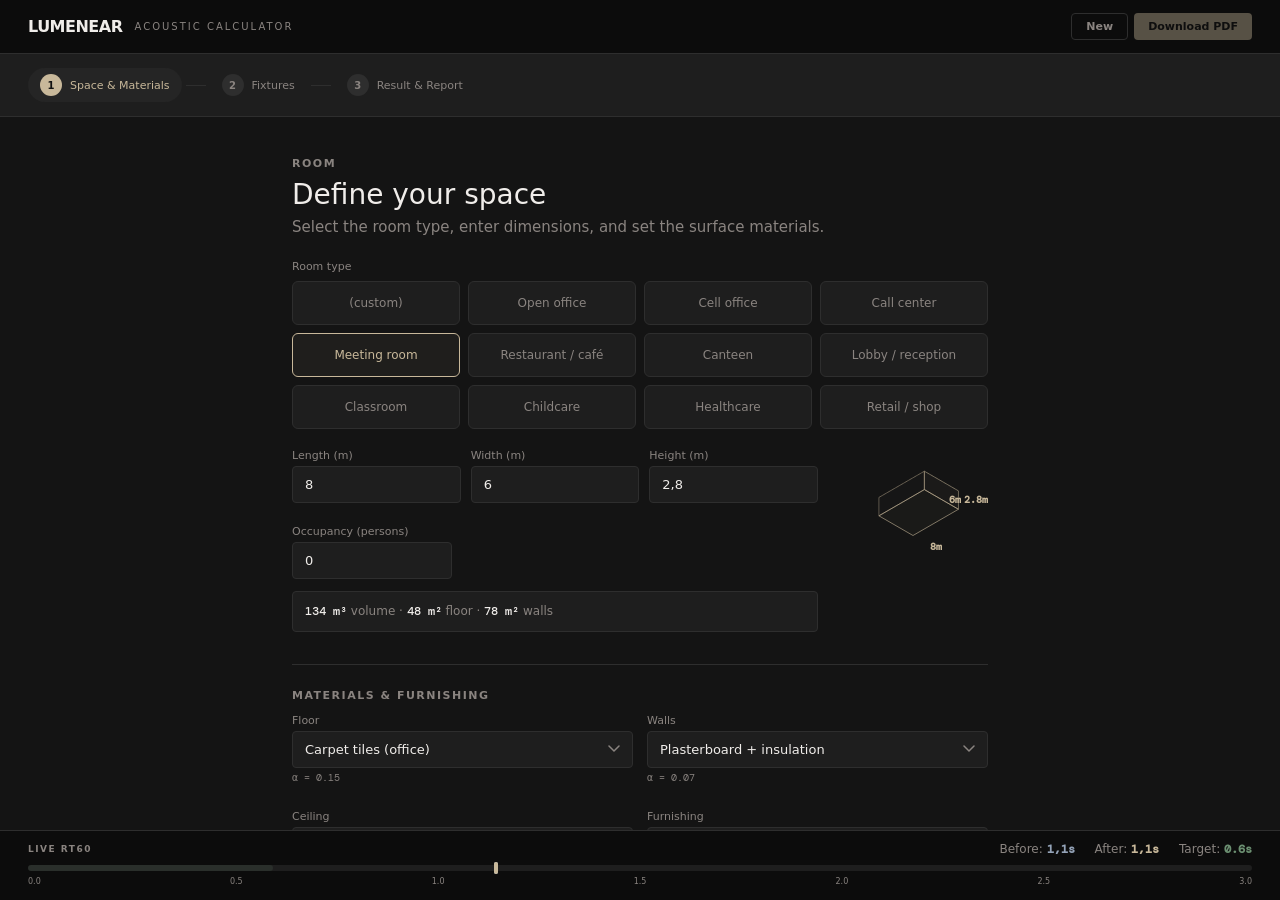
==== app/index.html @ 4d44a3f5 "v6.0: dark theme redesign — 3-step wizard, English UI, multi-file architecture Full UI rebuild: dark" ====
<!DOCTYPE html>
<html lang="en">
<head>
<meta charset="UTF-8">
<meta name="viewport" content="width=device-width, initial-scale=1.0">
<title>Lumenear — Acoustic Calculator</title>
<meta name="description" content="Calculate the RT60 reverberation time of a room and the acoustic effect of Lumenear fixtures. Includes a downloadable advisory report.">
<link rel="stylesheet" href="styles.css">
<script src="vendor/react.production.min.js"></script>
<script src="vendor/react-dom.production.min.js"></script>
<script src="vendor/babel.min.js"></script>
<script src="data.js"></script>
</head>
<body>
<div id="root"></div>
<script type="text/babel" src="ui-components.jsx"></script>
<script type="text/babel" src="calculator-app.jsx"></script>
</body>
</html>
---- app/styles.css ----
/* Lumenear Acoustic Calculator — Dark Theme */

@font-face {
  font-family: 'DM Serif Display';
  font-style: normal;
  font-weight: 400;
  font-display: swap;
  src: url('fonts/dm-serif-display-regular.woff2') format('woff2');
}
@font-face {
  font-family: 'DM Serif Display';
  font-style: italic;
  font-weight: 400;
  font-display: swap;
  src: url('fonts/dm-serif-display-italic.woff2') format('woff2');
}
@font-face {
  font-family: 'DM Mono';
  font-style: normal;
  font-weight: 400;
  font-display: swap;
  src: url('fonts/dm-mono-regular.woff2') format('woff2');
}
@font-face {
  font-family: 'DM Mono';
  font-style: normal;
  font-weight: 500;
  font-display: swap;
  src: url('fonts/dm-mono-medium.woff2') format('woff2');
}

:root {
  --bg: #141414;
  --surface: #1E1E1E;
  --raised: #252525;
  --border: #2E2E2E;
  --border-hover: #3a3a3a;
  --text: #F0EDEA;
  --text-sec: #8A8480;
  --accent: #C8B89A;
  --accent-dim: #7A6E60;
  --ok: #6B8F71;
  --warn: #C8891A;
  --alert: #B85C38;
  --radius: 6px;
  --radius-sm: 4px;
  --font-ui: 'Inter', system-ui, -apple-system, sans-serif;
  --font-display: 'DM Serif Display', Georgia, serif;
  --font-mono: 'DM Mono', 'SF Mono', monospace;
  --ease: cubic-bezier(.4, 0, .2, 1);
}

*, *::before, *::after { margin: 0; padding: 0; box-sizing: border-box; }
html { height: 100%; }
body {
  font-family: var(--font-ui);
  background: var(--bg);
  color: var(--text);
  -webkit-font-smoothing: antialiased;
  -moz-osx-font-smoothing: grayscale;
  height: 100%;
  overflow: hidden;
}
#root { height: 100%; }

/* ── Typography ── */
.t-display { font-family: var(--font-display); font-weight: 400; }
.t-mono { font-family: var(--font-mono); font-weight: 400; }
.t-section-label {
  font-size: 11px; font-weight: 600; text-transform: uppercase;
  letter-spacing: 1.5px; color: var(--text-sec); margin-bottom: 8px;
}
.t-step-title { font-size: 28px; font-weight: 300; color: var(--text); line-height: 1.2; }
.t-step-subtitle { font-size: 15px; color: var(--text-sec); margin-top: 6px; }

/* ── App Shell ── */
.app-shell { display: flex; flex-direction: column; height: 100%; overflow: hidden; }

/* Header */
.app-header {
  background: #0C0C0C; padding: 0 28px; height: 54px; display: flex;
  align-items: center; justify-content: space-between; flex-shrink: 0;
  border-bottom: 1px solid var(--border);
}
.logo-mark { font-size: 16px; font-weight: 700; letter-spacing: -.5px; color: var(--text); }
.logo-sub {
  font-size: 10px; font-weight: 500; color: var(--text-sec);
  text-transform: uppercase; letter-spacing: 2px; margin-left: 12px;
}
.header-actions { display: flex; gap: 6px; }

/* Buttons */
.btn {
  padding: 8px 20px; border-radius: var(--radius-sm); font-size: 12px;
  font-weight: 600; cursor: pointer; border: none; font-family: var(--font-ui);
  transition: all .15s var(--ease); display: inline-flex; align-items: center; gap: 6px;
}
.btn:focus-visible { outline: 2px solid var(--accent); outline-offset: 2px; }
.btn-primary { background: var(--accent); color: #111; }
.btn-primary:hover { background: #d4c4a6; }
.btn-primary:disabled { opacity: .4; cursor: default; pointer-events: none; }
.btn-ghost { background: transparent; color: var(--text-sec); border: 1px solid var(--border); }
.btn-ghost:hover { background: var(--raised); color: var(--text); border-color: var(--border-hover); }
.btn-sm { padding: 6px 14px; font-size: 11px; }
.btn-lg { padding: 12px 32px; font-size: 14px; }

/* Progress indicator */
.progress-bar {
  display: flex; align-items: center; gap: 4px; padding: 14px 28px;
  background: var(--surface); border-bottom: 1px solid var(--border); flex-shrink: 0;
}
.progress-step {
  display: flex; align-items: center; gap: 8px; padding: 6px 12px;
  border-radius: 20px; font-size: 11px; font-weight: 500;
  color: var(--text-sec); cursor: pointer; transition: all .15s var(--ease);
  white-space: nowrap;
}
.progress-step.active { background: var(--raised); color: var(--accent); }
.progress-step.done { color: var(--ok); }
.progress-step .step-num {
  width: 22px; height: 22px; border-radius: 11px; display: flex;
  align-items: center; justify-content: center; font-size: 10px;
  font-weight: 700; background: var(--border); color: var(--text-sec);
  flex-shrink: 0; transition: all .15s var(--ease);
}
.progress-step.active .step-num { background: var(--accent); color: #111; }
.progress-step.done .step-num { background: var(--ok); color: #fff; }
.progress-connector { flex: 0 0 20px; height: 1px; background: var(--border); }

/* Step container */
.step-container {
  flex: 1; overflow-y: auto; overflow-x: hidden;
  scrollbar-width: thin; scrollbar-color: var(--border) transparent;
}
.step-content {
  max-width: 760px; margin: 0 auto; padding: 40px 32px;
}

/* Split layout for Step 2 */
.split-layout {
  flex: 1; display: grid; grid-template-columns: 1fr 320px;
  overflow: hidden; min-height: 0;
}
.split-main { overflow-y: auto; padding: 24px 28px; }
.split-sidebar {
  background: var(--surface); border-left: 1px solid var(--border);
  overflow-y: auto; padding: 20px;
}

/* ── Inputs ── */
.field { margin-bottom: 12px; }
.field-label {
  display: block; font-size: 11px; font-weight: 500;
  color: var(--text-sec); margin-bottom: 4px;
}
.field-input, .field-select {
  width: 100%; padding: 10px 12px; background: var(--surface);
  border: 1px solid var(--border); border-radius: var(--radius-sm);
  color: var(--text); font-size: 13px; font-family: var(--font-ui);
  transition: border-color .15s var(--ease);
}
.field-select { appearance: none; background-image: url("data:image/svg+xml,%3Csvg xmlns='http://www.w3.org/2000/svg' width='12' height='8' viewBox='0 0 12 8'%3E%3Cpath d='M1 1l5 5 5-5' stroke='%238A8480' stroke-width='1.5' fill='none' stroke-linecap='round'/%3E%3C/svg%3E"); background-repeat: no-repeat; background-position: right 12px center; padding-right: 32px; cursor: pointer; }
.field-input:focus, .field-select:focus {
  outline: none; border-color: var(--accent);
  box-shadow: 0 0 0 2px rgba(200, 184, 154, .12);
}
.field-input::placeholder { color: var(--text-sec); opacity: .6; }
input[type="number"]::-webkit-outer-spin-button,
input[type="number"]::-webkit-inner-spin-button { -webkit-appearance: none; }
input[type="number"] { -moz-appearance: textfield; }

/* α hint below selects */
.alpha-hint { font-size: 10px; color: var(--text-sec); margin-top: 3px; font-family: var(--font-mono); }

/* Preset cards */
.preset-grid { display: grid; grid-template-columns: repeat(4, 1fr); gap: 8px; margin-bottom: 20px; }
.preset-card {
  background: var(--surface); border: 1px solid var(--border);
  border-radius: var(--radius); padding: 14px 10px; text-align: center;
  font-size: 12px; color: var(--text-sec); cursor: pointer;
  transition: all .15s var(--ease); font-weight: 500;
}
.preset-card:hover { border-color: var(--border-hover); background: var(--raised); color: var(--text); }
.preset-card.active { border-color: var(--accent); color: var(--accent); background: rgba(200,184,154,.06); }

/* Dimension grid */
.dim-grid { display: grid; grid-template-columns: 1fr 1fr 1fr; gap: 10px; }

/* Checkboxes */
.checkbox-row {
  display: flex; align-items: center; gap: 8px; padding: 6px 0;
  font-size: 12px; color: var(--text-sec); cursor: pointer;
}
.checkbox-row input { accent-color: var(--accent); cursor: pointer; }
.checkbox-row:hover { color: var(--text); }

/* ── Product cards ── */
.product-grid { display: grid; grid-template-columns: 1fr 1fr; gap: 10px; }
.product-card {
  background: var(--surface); border: 1px solid var(--border);
  border-radius: var(--radius); padding: 12px; display: flex; gap: 12px;
  transition: all .15s var(--ease); cursor: default;
}
.product-card:hover { border-color: var(--border-hover); background: var(--raised); }
.product-card.selected { border-color: var(--accent); background: rgba(200,184,154,.04); }
.product-card.selected:hover { background: rgba(200,184,154,.07); }
.product-thumb {
  width: 52px; height: 52px; background: var(--raised); border-radius: var(--radius-sm);
  flex-shrink: 0; overflow: hidden; display: flex; align-items: center; justify-content: center;
  font-size: 8px; color: var(--text-sec); text-transform: uppercase; letter-spacing: .5px;
}
.product-thumb img { width: 100%; height: 100%; object-fit: contain; display: block; }
.product-info { flex: 1; min-width: 0; display: flex; flex-direction: column; gap: 4px; }
.product-name {
  font-size: 12px; font-weight: 600; color: var(--text); line-height: 1.3;
  white-space: nowrap; overflow: hidden; text-overflow: ellipsis;
}
.product-specs { display: flex; gap: 10px; font-size: 10px; color: var(--text-sec); }
.product-aeq { color: var(--accent); font-weight: 600; font-family: var(--font-mono); }
.product-family {
  font-size: 8px; font-weight: 700; text-transform: uppercase; letter-spacing: .5px;
  color: var(--text-sec); background: var(--raised); padding: 2px 6px;
  border-radius: 3px; flex-shrink: 0;
}

/* Quantity stepper */
.qty-stepper { display: flex; align-items: center; margin-top: auto; }
.qty-btn {
  width: 28px; height: 26px; border: 1px solid var(--border); background: var(--surface);
  color: var(--text-sec); font-size: 14px; cursor: pointer; display: flex;
  align-items: center; justify-content: center; transition: all .1s var(--ease);
  font-family: var(--font-ui);
}
.qty-btn:first-child { border-radius: var(--radius-sm) 0 0 var(--radius-sm); }
.qty-btn:last-child { border-radius: 0 var(--radius-sm) var(--radius-sm) 0; }
.qty-btn:hover { background: var(--raised); color: var(--text); }
.qty-btn.plus { border-color: var(--accent-dim); color: var(--accent); }
.qty-btn.plus:hover { background: rgba(200,184,154,.1); }
.qty-input {
  width: 36px; height: 26px; border: 1px solid var(--border); border-left: 0; border-right: 0;
  background: var(--surface); text-align: center; font-size: 12px; font-weight: 700;
  color: var(--text); font-family: var(--font-mono);
}
.qty-input:focus { outline: none; box-shadow: inset 0 0 0 2px rgba(200,184,154,.2); }

/* Filter tabs */
.filter-tabs { display: flex; gap: 4px; flex-wrap: wrap; margin-bottom: 16px; }
.filter-tab {
  padding: 5px 12px; border-radius: 16px; font-size: 11px; font-weight: 600;
  cursor: pointer; border: 1px solid var(--border); background: transparent;
  color: var(--text-sec); transition: all .12s var(--ease); font-family: var(--font-ui);
}
.filter-tab:hover { border-color: var(--accent-dim); color: var(--accent); }
.filter-tab.active { background: var(--accent); color: #111; border-color: var(--accent); }

/* ── RT60 Meter (sticky footer) ── */
.rt60-meter {
  background: #0C0C0C; border-top: 1px solid var(--border);
  padding: 10px 28px 14px; flex-shrink: 0;
  transition: opacity .3s var(--ease), transform .3s var(--ease);
}
.rt60-meter.hidden { opacity: 0; transform: translateY(100%); pointer-events: none; height: 0; padding: 0; overflow: hidden; }
.meter-header { display: flex; justify-content: space-between; align-items: center; margin-bottom: 8px; }
.meter-label { font-size: 9px; font-weight: 600; text-transform: uppercase; letter-spacing: 1.5px; color: var(--text-sec); }
.meter-values { display: flex; gap: 20px; font-size: 12px; }
.meter-track {
  position: relative; height: 6px; background: var(--surface);
  border-radius: 3px; overflow: visible;
}
.meter-zone {
  position: absolute; height: 100%; border-radius: 3px;
  background: var(--ok); opacity: .15;
}
.meter-marker {
  position: absolute; top: -3px; width: 4px; height: 12px;
  border-radius: 2px; transition: left .5s cubic-bezier(.4, 0, .2, 1);
}
.meter-scale {
  display: flex; justify-content: space-between;
  margin-top: 6px; font-size: 8px; color: var(--text-sec);
}

/* ── Result cards ── */
.result-hero {
  display: flex; gap: 40px; align-items: center; justify-content: center;
  padding: 32px 0; margin-bottom: 24px;
}
.result-number { text-align: center; }
.result-number .label {
  font-size: 9px; text-transform: uppercase; letter-spacing: 1.5px;
  color: var(--text-sec); font-weight: 600; margin-bottom: 6px;
}
.result-number .value {
  font-family: var(--font-display); font-size: 72px; line-height: 1;
  transition: color .3s var(--ease);
}
.rt-before { color: #94a3b8; }
.rt-after { color: var(--accent); }
.result-number .unit { font-size: 11px; color: var(--text-sec); margin-top: 4px; }
.result-arrow { font-size: 28px; color: var(--accent); opacity: .6; }
.result-badge {
  text-align: center; padding: 12px 20px; border-radius: 24px;
  background: rgba(107, 143, 113, .12);
}
.result-badge .pct { font-size: 28px; font-weight: 700; color: var(--ok); }
.result-badge .pct-label { font-size: 9px; color: var(--ok); margin-top: 2px; }

/* Advice box */
.advice-box {
  border-radius: var(--radius); padding: 16px 20px;
  font-size: 13px; line-height: 1.7;
}
.advice-box.ok {
  background: rgba(107, 143, 113, .08); border: 1px solid rgba(107, 143, 113, .25);
}
.advice-box.warn {
  background: rgba(200, 137, 26, .08); border: 1px solid rgba(200, 137, 26, .25);
}
.advice-box.bad {
  background: rgba(184, 92, 56, .08); border: 1px solid rgba(184, 92, 56, .25);
}

/* Summary table */
.summary-table { width: 100%; border-collapse: collapse; font-size: 12px; }
.summary-table td { padding: 8px 10px; border-bottom: 1px solid var(--border); }
.summary-table .row-label { color: var(--text-sec); width: 50%; }
.summary-table .row-value { text-align: right; font-family: var(--font-mono); }
.summary-table .row-total td {
  font-weight: 700; color: var(--accent);
  border-top: 2px solid var(--accent); border-bottom: none;
}

/* ── Animated number ── */
.animated-value { display: inline-block; }
.animated-value.bump { animation: numBump .4s var(--ease); }
@keyframes numBump {
  0% { transform: scale(1); }
  30% { transform: scale(1.06); }
  100% { transform: scale(1); }
}

/* Smooth volume info */
.volume-info {
  font-size: 12px; color: var(--text-sec); margin-top: 8px;
  line-height: 1.6; padding: 10px 12px; background: var(--surface);
  border-radius: var(--radius-sm); border: 1px solid var(--border);
}
.volume-info .vol-number {
  font-family: var(--font-mono); font-weight: 500; color: var(--text);
}

/* ── Footer nav ── */
.step-nav {
  display: flex; justify-content: space-between; align-items: center;
  margin-top: 32px; padding-top: 20px; border-top: 1px solid var(--border);
}

/* Print header — hidden on screen */
.print-header { display: none; }

/* ── Reduced motion ── */
@media (prefers-reduced-motion: reduce) {
  *, *::before, *::after { animation-duration: 0s !important; transition-duration: 0s !important; }
}

/* ══════════════════════════════════════════
   PRINT / PDF REPORT
   ══════════════════════════════════════════ */
@media print {
  @page { size: A4; margin: 18mm 22mm; }

  body { overflow: visible !important; background: #fff !important; }
  #root, .app-shell { height: auto !important; overflow: visible !important; background: #fff !important; }

  /* Hide all chrome */
  .app-header, .progress-bar, .rt60-meter,
  .step-nav, .split-sidebar, .filter-tabs,
  .product-grid, .field-input, .field-select,
  .preset-grid, .dim-grid, .checkbox-row,
  .volume-info, .header-actions { display: none !important; }

  /* Show step container as normal flow */
  .step-container { overflow: visible !important; height: auto !important; }
  .step-content { max-width: none !important; padding: 0 !important; background: #fff !important; }
  .split-layout { display: block !important; }
  .split-main { overflow: visible !important; padding: 0 !important; }

  /* Print header — branding */
  .print-header {
    display: flex !important; justify-content: space-between; align-items: flex-end;
    margin-bottom: 24px; padding-bottom: 16px; border-bottom: 2px solid #111;
  }
  .print-header-brand { font-size: 18px; font-weight: 700; letter-spacing: -.5px; color: #111; }
  .print-header-sub { font-size: 10px; text-transform: uppercase; letter-spacing: 2px; color: #555; margin-top: 3px; }
  .print-header-date { font-size: 10px; color: #888; text-align: right; }

  /* Override ALL dark colors to print-safe black */
  .step-content * { color: #111 !important; background: transparent !important; border-color: #ccc !important; font-family: Georgia, serif !important; }
  .step-content .t-mono, .step-content .product-aeq,
  .step-content .row-value, .step-content .animated-value { font-family: 'Courier New', monospace !important; }
  .step-content .t-section-label { color: #555 !important; letter-spacing: 1.5px; }
  .step-content .t-step-title { font-size: 22px !important; font-weight: 400 !important; }
  .step-content .t-step-subtitle { font-size: 13px !important; color: #444 !important; }

  /* Result hero */
  .result-hero { padding: 20px 0 !important; gap: 32px !important; }
  .result-number .value { font-size: 56px !important; font-family: Georgia, serif !important; }
  .result-number .label, .result-number .unit { color: #555 !important; }

  /* Advice boxes — restore subtle tinted bg */
  .advice-box { border: 1px solid #ccc !important; padding: 12px 16px !important; }
  .advice-box.ok { background: #f0f5f0 !important; border-color: #6B8F71 !important; }
  .advice-box.warn { background: #fdf6ee !important; border-color: #C8891A !important; }
  .advice-box.bad { background: #fdf1ee !important; border-color: #B85C38 !important; }

  /* Summary table */
  .summary-table td { border-color: #ddd !important; }
  .summary-table .row-total td { border-top: 2px solid #111 !important; }

  /* Bar chart bars */
  .bar-track { background: #f0f0f0 !important; }

  /* Page breaks */
  .result-hero { page-break-inside: avoid; }
  .advice-box { page-break-inside: avoid; }
  .summary-table { page-break-inside: avoid; }

  /* Disclaimer small */
  .print-disclaimer { display: block !important; font-size: 9px !important; color: #888 !important; margin-top: 24px; line-height: 1.5; }
}
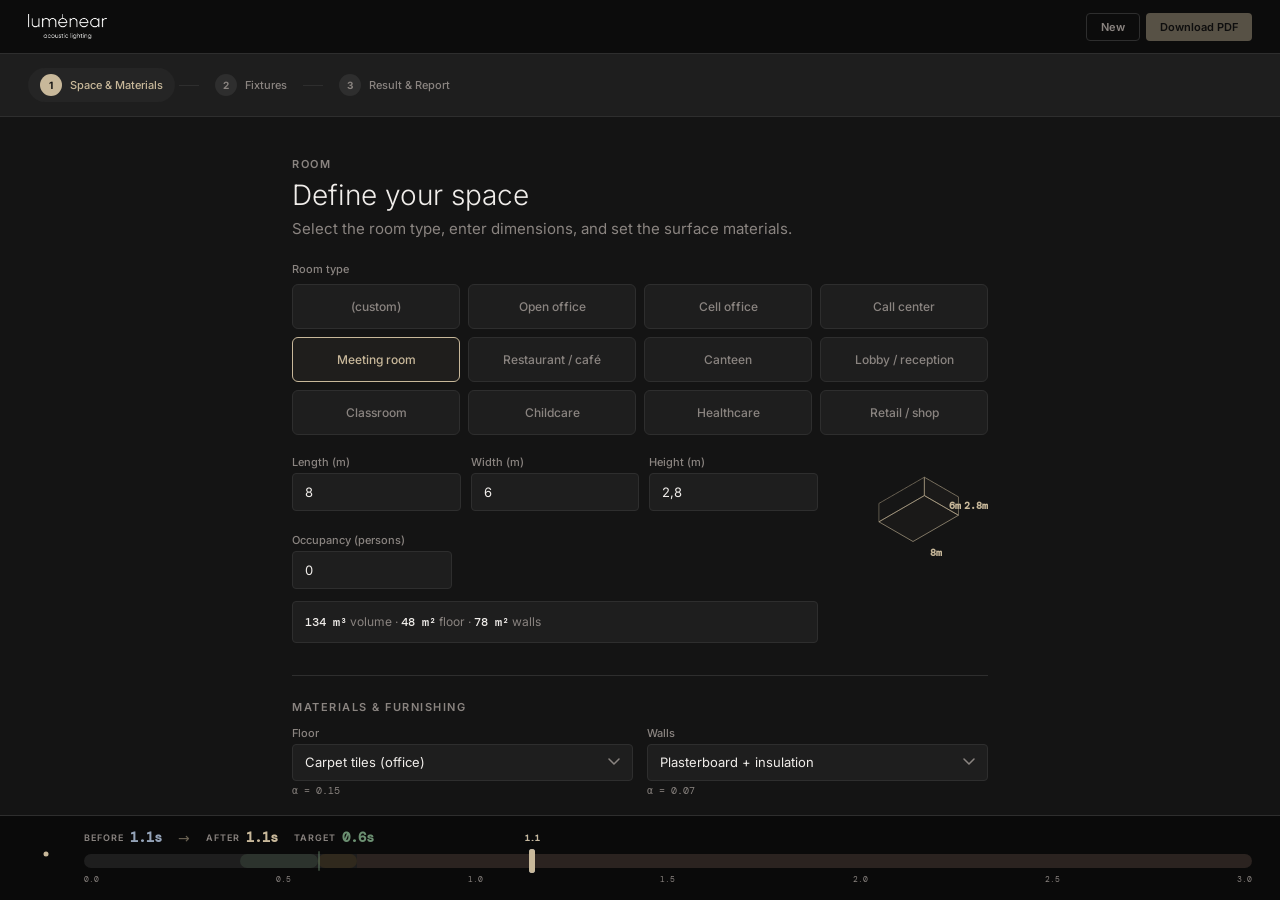
==== commit ab69cd28: "v6.1: result page upgrade + Lumenear logo - result-components.jsx: DecayCurve, AbsorptionDonut, Metr" ====
--- a/app/index.html
+++ b/app/index.html
@@ -6,6 +6,7 @@
 <title>Lumenear — Acoustic Calculator</title>
 <meta name="description" content="Calculate the RT60 reverberation time of a room and the acoustic effect of Lumenear fixtures. Includes a downloadable advisory report.">
 <link rel="stylesheet" href="styles.css">
+<link rel="stylesheet" href="result-styles.css">
 <script src="vendor/react.production.min.js"></script>
 <script src="vendor/react-dom.production.min.js"></script>
 <script src="vendor/babel.min.js"></script>
@@ -14,6 +15,7 @@
 <body>
 <div id="root"></div>
 <script type="text/babel" src="ui-components.jsx"></script>
+<script type="text/babel" src="result-components.jsx"></script>
 <script type="text/babel" src="calculator-app.jsx"></script>
 </body>
 </html>
--- a/app/styles.css
+++ b/app/styles.css
@@ -1,4 +1,12 @@
 /* Lumenear Acoustic Calculator — Dark Theme */
+
+@font-face {
+  font-family: 'Inter';
+  font-style: normal;
+  font-weight: 100 900;
+  font-display: swap;
+  src: url('fonts/inter-var.woff2') format('woff2');
+}
 
 @font-face {
   font-family: 'DM Serif Display';
@@ -355,76 +363,11 @@
   margin-top: 32px; padding-top: 20px; border-top: 1px solid var(--border);
 }
 
-/* Print header — hidden on screen */
-.print-header { display: none; }
+/* Print elements hidden on screen — handled by result-styles.css (.print-only) */
 
 /* ── Reduced motion ── */
 @media (prefers-reduced-motion: reduce) {
   *, *::before, *::after { animation-duration: 0s !important; transition-duration: 0s !important; }
 }
 
-/* ══════════════════════════════════════════
-   PRINT / PDF REPORT
-   ══════════════════════════════════════════ */
-@media print {
-  @page { size: A4; margin: 18mm 22mm; }
-
-  body { overflow: visible !important; background: #fff !important; }
-  #root, .app-shell { height: auto !important; overflow: visible !important; background: #fff !important; }
-
-  /* Hide all chrome */
-  .app-header, .progress-bar, .rt60-meter,
-  .step-nav, .split-sidebar, .filter-tabs,
-  .product-grid, .field-input, .field-select,
-  .preset-grid, .dim-grid, .checkbox-row,
-  .volume-info, .header-actions { display: none !important; }
-
-  /* Show step container as normal flow */
-  .step-container { overflow: visible !important; height: auto !important; }
-  .step-content { max-width: none !important; padding: 0 !important; background: #fff !important; }
-  .split-layout { display: block !important; }
-  .split-main { overflow: visible !important; padding: 0 !important; }
-
-  /* Print header — branding */
-  .print-header {
-    display: flex !important; justify-content: space-between; align-items: flex-end;
-    margin-bottom: 24px; padding-bottom: 16px; border-bottom: 2px solid #111;
-  }
-  .print-header-brand { font-size: 18px; font-weight: 700; letter-spacing: -.5px; color: #111; }
-  .print-header-sub { font-size: 10px; text-transform: uppercase; letter-spacing: 2px; color: #555; margin-top: 3px; }
-  .print-header-date { font-size: 10px; color: #888; text-align: right; }
-
-  /* Override ALL dark colors to print-safe black */
-  .step-content * { color: #111 !important; background: transparent !important; border-color: #ccc !important; font-family: Georgia, serif !important; }
-  .step-content .t-mono, .step-content .product-aeq,
-  .step-content .row-value, .step-content .animated-value { font-family: 'Courier New', monospace !important; }
-  .step-content .t-section-label { color: #555 !important; letter-spacing: 1.5px; }
-  .step-content .t-step-title { font-size: 22px !important; font-weight: 400 !important; }
-  .step-content .t-step-subtitle { font-size: 13px !important; color: #444 !important; }
-
-  /* Result hero */
-  .result-hero { padding: 20px 0 !important; gap: 32px !important; }
-  .result-number .value { font-size: 56px !important; font-family: Georgia, serif !important; }
-  .result-number .label, .result-number .unit { color: #555 !important; }
-
-  /* Advice boxes — restore subtle tinted bg */
-  .advice-box { border: 1px solid #ccc !important; padding: 12px 16px !important; }
-  .advice-box.ok { background: #f0f5f0 !important; border-color: #6B8F71 !important; }
-  .advice-box.warn { background: #fdf6ee !important; border-color: #C8891A !important; }
-  .advice-box.bad { background: #fdf1ee !important; border-color: #B85C38 !important; }
-
-  /* Summary table */
-  .summary-table td { border-color: #ddd !important; }
-  .summary-table .row-total td { border-top: 2px solid #111 !important; }
-
-  /* Bar chart bars */
-  .bar-track { background: #f0f0f0 !important; }
-
-  /* Page breaks */
-  .result-hero { page-break-inside: avoid; }
-  .advice-box { page-break-inside: avoid; }
-  .summary-table { page-break-inside: avoid; }
-
-  /* Disclaimer small */
-  .print-disclaimer { display: block !important; font-size: 9px !important; color: #888 !important; margin-top: 24px; line-height: 1.5; }
-}
+/* @media print is handled entirely by result-styles.css */
--- a/app/result-styles.css
+++ b/app/result-styles.css
@@ -0,0 +1,559 @@
+/* Lumenear Acoustic Calculator — UPGRADE: Result + Meter V2 + Print Styles
+   Add this CSS to the project (link AFTER styles.css) */
+
+/* ═══════════════════════════════════════════
+   DECAY CURVE
+   ═══════════════════════════════════════════ */
+.decay-chart-wrap {
+  background: var(--surface);
+  border: 1px solid var(--border);
+  border-radius: var(--radius);
+  padding: 16px 16px 8px;
+  margin-bottom: 20px;
+}
+.decay-chart-svg {
+  display: block;
+  max-width: 100%;
+}
+
+/* ═══════════════════════════════════════════
+   ABSORPTION DONUT
+   ═══════════════════════════════════════════ */
+.donut-wrap {
+  background: var(--surface);
+  border: 1px solid var(--border);
+  border-radius: var(--radius);
+  padding: 16px 20px;
+  margin-bottom: 20px;
+}
+.donut-layout {
+  display: flex;
+  align-items: center;
+  gap: 28px;
+}
+.donut-svg {
+  width: 180px;
+  height: 180px;
+  flex-shrink: 0;
+}
+.donut-legend {
+  flex: 1;
+  display: flex;
+  flex-direction: column;
+  gap: 5px;
+}
+.legend-row {
+  display: grid;
+  grid-template-columns: 10px 1fr auto auto;
+  gap: 8px;
+  align-items: center;
+  font-size: 12px;
+  padding: 4px 0;
+  border-bottom: 1px solid var(--border);
+}
+.legend-row:last-child { border-bottom: none; }
+.legend-highlight {
+  background: rgba(200, 184, 154, .06);
+  border-radius: 4px;
+  padding: 6px 8px 6px 0;
+  margin: -2px -8px -2px 0;
+}
+.legend-highlight .legend-name { font-weight: 700; color: var(--accent); }
+.legend-dot {
+  width: 10px;
+  height: 10px;
+  border-radius: 3px;
+  flex-shrink: 0;
+}
+.legend-name { color: var(--text-sec); }
+.legend-val {
+  font-family: var(--font-mono);
+  font-size: 11px;
+  color: var(--text);
+  font-weight: 500;
+  text-align: right;
+}
+.legend-pct {
+  font-family: var(--font-mono);
+  font-size: 10px;
+  color: var(--text-sec);
+  text-align: right;
+  min-width: 28px;
+}
+
+/* ═══════════════════════════════════════════
+   METRIC CARDS
+   ═══════════════════════════════════════════ */
+.metric-cards {
+  display: grid;
+  grid-template-columns: repeat(4, 1fr);
+  gap: 10px;
+  margin-bottom: 24px;
+}
+.metric-card {
+  background: var(--surface);
+  border: 1px solid var(--border);
+  border-radius: var(--radius);
+  padding: 14px 12px;
+  text-align: center;
+}
+.metric-value {
+  font-family: var(--font-display);
+  font-size: 28px;
+  font-weight: 400;
+  line-height: 1.1;
+  margin-bottom: 4px;
+}
+.metric-unit {
+  font-family: var(--font-mono);
+  font-size: 13px;
+  opacity: .7;
+  margin-left: 2px;
+}
+.metric-label {
+  font-size: 10px;
+  font-weight: 500;
+  color: var(--text-sec);
+  text-transform: uppercase;
+  letter-spacing: 0.5px;
+}
+
+/* ═══════════════════════════════════════════
+   COMPARISON CHART
+   ═══════════════════════════════════════════ */
+.comp-chart-wrap {
+  background: var(--surface);
+  border: 1px solid var(--border);
+  border-radius: var(--radius);
+  padding: 16px 20px;
+  margin-bottom: 20px;
+}
+.comp-chart { position: relative; }
+.comp-row {
+  display: flex;
+  align-items: center;
+  gap: 12px;
+  margin-bottom: 10px;
+}
+.comp-label {
+  width: 120px;
+  flex-shrink: 0;
+  font-size: 11px;
+  color: var(--text-sec);
+  text-align: right;
+}
+.comp-track {
+  flex: 1;
+  position: relative;
+  height: 28px;
+  background: var(--bg);
+  border-radius: 4px;
+  overflow: hidden;
+}
+.comp-bar {
+  position: absolute;
+  top: 0; left: 0;
+  height: 100%;
+  border-radius: 4px;
+  min-width: 3px;
+}
+.comp-zone-bg {
+  position: absolute;
+  top: 0;
+  height: 100%;
+  background: rgba(107, 143, 113, .08);
+  border-left: 1px solid rgba(107, 143, 113, .2);
+  border-right: 1px solid rgba(107, 143, 113, .2);
+  pointer-events: none;
+}
+.comp-target-line {
+  position: absolute;
+  top: 0;
+  width: 2px;
+  height: 100%;
+  background: var(--ok);
+  opacity: .6;
+}
+.comp-target-row .comp-track { height: 20px; background: transparent; }
+.comp-value {
+  width: 50px;
+  flex-shrink: 0;
+  font-size: 13px;
+  font-weight: 700;
+  font-family: var(--font-mono);
+  text-align: right;
+}
+.comp-scale-row { margin-bottom: 0; margin-top: -4px; }
+.comp-scale-track {
+  height: 16px !important;
+  background: transparent !important;
+  overflow: visible !important;
+}
+.comp-tick {
+  position: absolute;
+  top: 0;
+  font-size: 8px;
+  color: var(--text-sec);
+  font-family: var(--font-mono);
+  transform: translateX(-50%);
+}
+.comp-zone-legend {
+  display: flex;
+  align-items: center;
+  gap: 6px;
+  font-size: 10px;
+  color: var(--ok);
+  margin-top: 8px;
+}
+.comp-zone-dot {
+  width: 12px;
+  height: 4px;
+  background: var(--ok);
+  border-radius: 2px;
+  opacity: .4;
+}
+
+/* ═══════════════════════════════════════════
+   RT60 METER V2 — bigger, with sound waves
+   ═══════════════════════════════════════════ */
+.rt60-meter-v2 {
+  background: #0a0a0a;
+  border-top: 1px solid var(--border);
+  padding: 12px 28px 16px;
+  flex-shrink: 0;
+  display: flex;
+  align-items: center;
+  gap: 20px;
+  transition: opacity .3s ease, transform .3s ease;
+}
+.rt60-meter-v2.meter-hidden {
+  opacity: 0;
+  transform: translateY(100%);
+  pointer-events: none;
+  height: 0;
+  padding: 0;
+  overflow: hidden;
+}
+
+/* Sound wave animation */
+.meter-v2-wave { flex-shrink: 0; }
+@keyframes meterWave {
+  0%   { r: 4; opacity: .5; stroke-width: 1.2; }
+  100% { r: 16; opacity: 0; stroke-width: .3; }
+}
+
+.meter-v2-data { flex: 1; min-width: 0; }
+
+.meter-v2-vals {
+  display: flex;
+  align-items: center;
+  gap: 16px;
+  margin-bottom: 8px;
+  flex-wrap: wrap;
+}
+.mv2-item { display: flex; align-items: center; gap: 6px; }
+.mv2-label {
+  font-size: 9px;
+  font-weight: 600;
+  text-transform: uppercase;
+  letter-spacing: 1px;
+  color: var(--text-sec);
+}
+.mv2-num {
+  font-size: 14px;
+  font-family: var(--font-mono);
+  font-weight: 700;
+}
+.mv2-arrow {
+  font-size: 14px;
+  color: var(--accent);
+  opacity: .5;
+}
+.mv2-badge {
+  font-size: 12px;
+  font-weight: 700;
+  color: var(--ok);
+  background: rgba(107, 143, 113, .12);
+  padding: 3px 10px;
+  border-radius: 12px;
+  margin-left: auto;
+}
+
+/* Track */
+.meter-v2-track {
+  position: relative;
+  height: 14px;
+  background: var(--surface);
+  border-radius: 7px;
+  overflow: visible;
+}
+.mv2-zone {
+  position: absolute;
+  top: 0;
+  height: 100%;
+  border-radius: 7px;
+}
+.mv2-green { background: rgba(107, 143, 113, .18); }
+.mv2-orange { background: rgba(200, 137, 26, .1); }
+.mv2-red { background: rgba(184, 92, 56, .08); border-radius: 0 7px 7px 0; }
+
+.mv2-target-tick {
+  position: absolute;
+  top: -3px;
+  width: 2px;
+  height: 20px;
+  background: var(--ok);
+  opacity: .4;
+  border-radius: 1px;
+  transition: left .5s cubic-bezier(.4, 0, .2, 1);
+}
+
+.mv2-marker {
+  position: absolute;
+  top: -5px;
+  width: 6px;
+  height: 24px;
+  border-radius: 3px;
+  transition: left .5s cubic-bezier(.4, 0, .2, 1);
+  z-index: 2;
+}
+.mv2-marker-before { background: #94a3b8; }
+.mv2-marker-after { background: #C8B89A; }
+
+.mv2-marker-label {
+  position: absolute;
+  top: -16px;
+  left: 50%;
+  transform: translateX(-50%);
+  font-size: 8px;
+  font-family: var(--font-mono);
+  font-weight: 600;
+  color: inherit;
+  white-space: nowrap;
+}
+.mv2-marker-before .mv2-marker-label { color: #94a3b8; }
+.mv2-marker-after .mv2-marker-label { color: #C8B89A; }
+
+/* Scale */
+.meter-v2-scale {
+  display: flex;
+  justify-content: space-between;
+  margin-top: 6px;
+  font-size: 8px;
+  color: var(--text-sec);
+  font-family: var(--font-mono);
+}
+
+
+/* ═══════════════════════════════════════════
+   UPGRADED RESULT HERO — refined spacing
+   ═══════════════════════════════════════════ */
+.result-hero-v2 {
+  display: flex;
+  gap: 32px;
+  align-items: center;
+  justify-content: center;
+  padding: 28px 0 24px;
+  margin-bottom: 8px;
+  border-bottom: 1px solid var(--border);
+}
+.rh2-number { text-align: center; }
+.rh2-number .rh2-label {
+  font-size: 9px;
+  text-transform: uppercase;
+  letter-spacing: 1.5px;
+  color: var(--text-sec);
+  font-weight: 600;
+  margin-bottom: 6px;
+}
+.rh2-number .rh2-value {
+  font-family: var(--font-display);
+  font-size: 64px;
+  line-height: 1;
+}
+.rh2-number .rh2-unit {
+  font-size: 11px;
+  color: var(--text-sec);
+  margin-top: 4px;
+}
+.rh2-arrow {
+  font-size: 24px;
+  color: var(--accent);
+  opacity: .5;
+}
+.rh2-badge {
+  text-align: center;
+  padding: 12px 20px;
+  border-radius: 20px;
+  background: rgba(107, 143, 113, .12);
+}
+.rh2-badge-pct {
+  font-size: 26px;
+  font-weight: 700;
+  color: var(--ok);
+}
+.rh2-badge-label {
+  font-size: 9px;
+  color: var(--ok);
+  margin-top: 2px;
+}
+
+/* Section dividers */
+.result-divider {
+  height: 1px;
+  background: var(--border);
+  margin: 24px 0;
+}
+
+
+/* ═══════════════════════════════════════════
+   PRINT / PDF STYLES
+   ═══════════════════════════════════════════ */
+.print-only { display: none !important; }
+
+@media print {
+  /* Show print elements */
+  .print-only { display: block !important; }
+
+  /* Color inversion for paper */
+  :root {
+    --bg: #ffffff !important;
+    --surface: #f5f4f2 !important;
+    --raised: #eeedeb !important;
+    --border: #d8d6d3 !important;
+    --border-hover: #c0bebb !important;
+    --text: #1a1a1a !important;
+    --text-sec: #5a5856 !important;
+    --accent: #8B7B63 !important;
+    --accent-dim: #a09080 !important;
+    --ok: #4a7050 !important;
+    --warn: #8a6510 !important;
+    --alert: #8a4528 !important;
+  }
+
+  body {
+    background: white !important;
+    overflow: visible !important;
+    height: auto !important;
+  }
+  #root { height: auto !important; }
+  .app-shell { height: auto !important; overflow: visible !important; }
+
+  /* Hide interactive UI */
+  .app-header,
+  .progress-bar,
+  .rt60-meter-v2,
+  .rt60-meter,
+  .step-nav,
+  .no-print,
+  .report-form-section,
+  .btn,
+  button,
+  a.btn { display: none !important; }
+
+  /* Allow scroll */
+  .step-container {
+    overflow: visible !important;
+    height: auto !important;
+  }
+  .step-content {
+    padding: 0 !important;
+    max-width: 100% !important;
+  }
+
+  /* Print header */
+  .print-hdr {
+    display: flex !important;
+    justify-content: space-between;
+    align-items: flex-start;
+    padding-bottom: 16px;
+    border-bottom: 2px solid #1a1a1a;
+    margin-bottom: 24px;
+  }
+  .print-logo {
+    font-size: 20px;
+    font-weight: 700;
+    letter-spacing: -0.5px;
+    color: #1a1a1a;
+  }
+  .print-tagline {
+    font-size: 9px;
+    font-weight: 600;
+    text-transform: uppercase;
+    letter-spacing: 2px;
+    color: #8B7B63;
+    margin-top: 2px;
+  }
+  .print-meta {
+    text-align: right;
+    font-size: 11px;
+    color: #5a5856;
+    line-height: 1.6;
+  }
+
+  /* Print footer */
+  .print-ftr {
+    display: block !important;
+    margin-top: 32px;
+    padding-top: 12px;
+    border-top: 1px solid #d8d6d3;
+    font-size: 8px;
+    color: #8a8480;
+    text-align: center;
+  }
+
+  /* Page breaks */
+  .print-page-break {
+    display: block !important;
+    page-break-before: always;
+    height: 0;
+  }
+
+  /* Chart adjustments for print */
+  .decay-chart-wrap,
+  .donut-wrap,
+  .comp-chart-wrap {
+    border-color: #d8d6d3 !important;
+    background: #f9f8f7 !important;
+  }
+
+  .decay-chart-svg line[stroke="#2E2E2E"] { stroke: #d8d6d3 !important; }
+  .decay-chart-svg rect[stroke="#2E2E2E"] { stroke: #d8d6d3 !important; }
+  .decay-chart-svg text[fill="#8A8480"] { fill: #5a5856 !important; }
+  .decay-chart-svg rect[fill="#1E1E1E"] { fill: #f0efed !important; }
+
+  /* Donut text for print */
+  .donut-svg text[fill="#C8B89A"] { fill: #8B7B63 !important; }
+  .donut-svg text[fill="#8A8480"] { fill: #5a5856 !important; }
+
+  /* Metric cards */
+  .metric-card { background: #f9f8f7 !important; border-color: #d8d6d3 !important; }
+
+  /* Hero numbers */
+  .rh2-value { color: #1a1a1a !important; }
+
+  /* Advice box adjustments */
+  .advice-box.ok { background: rgba(74, 112, 80, .08) !important; border-color: rgba(74, 112, 80, .3) !important; }
+  .advice-box.warn { background: rgba(138, 101, 16, .08) !important; border-color: rgba(138, 101, 16, .3) !important; }
+  .advice-box.bad { background: rgba(138, 69, 40, .08) !important; border-color: rgba(138, 69, 40, .3) !important; }
+
+  /* Table for print */
+  .summary-table td { border-color: #d8d6d3 !important; }
+  .summary-table .row-total td { border-color: #8B7B63 !important; color: #8B7B63 !important; }
+
+  /* Page setup */
+  @page {
+    size: A4;
+    margin: 18mm 20mm;
+  }
+}
+
+/* ═══════════════════════════════════════════
+   REDUCED MOTION
+   ═══════════════════════════════════════════ */
+@media (prefers-reduced-motion: reduce) {
+  .mv2-marker,
+  .mv2-target-tick,
+  .comp-bar { transition-duration: 0s !important; }
+  .meter-v2-wave svg circle { animation: none !important; }
+}
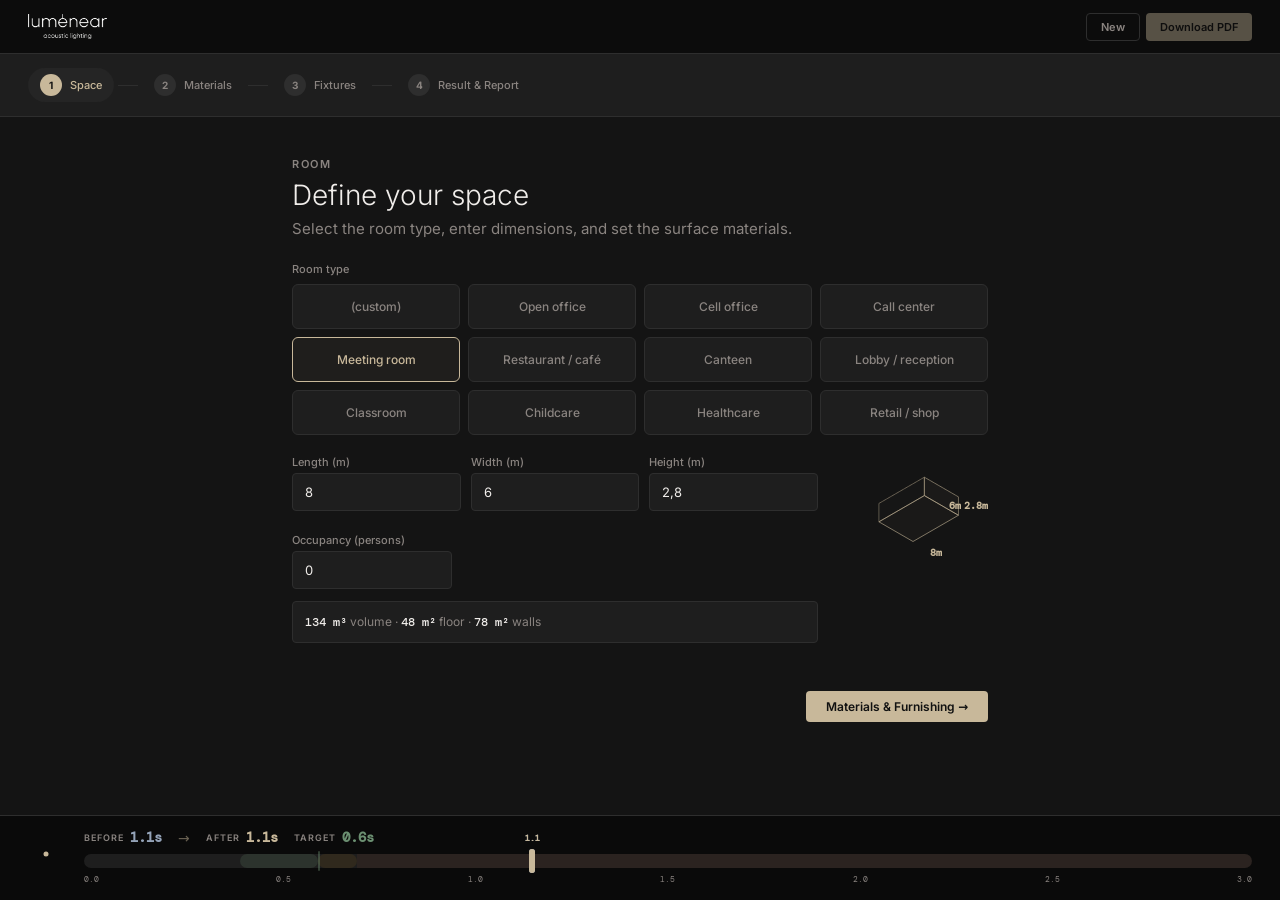
==== commit 467f6a1b: "Upgrade calculator to production sales tool: a11y UI kit, band-anchored rating, quote flow - Add reu" ====
--- a/app/index.html
+++ b/app/index.html
@@ -7,6 +7,7 @@
 <meta name="description" content="Calculate the RT60 reverberation time of a room and the acoustic effect of Lumenear fixtures. Includes a downloadable advisory report.">
 <link rel="stylesheet" href="styles.css">
 <link rel="stylesheet" href="result-styles.css">
+<link rel="stylesheet" href="kit-styles.css">
 <script src="vendor/react.production.min.js"></script>
 <script src="vendor/react-dom.production.min.js"></script>
 <script src="vendor/babel.min.js"></script>
@@ -14,7 +15,9 @@
 </head>
 <body>
 <div id="root"></div>
+<script type="text/babel" src="kit-components.jsx"></script>
 <script type="text/babel" src="ui-components.jsx"></script>
+<script type="text/babel" src="quote-flow.jsx"></script>
 <script type="text/babel" src="result-components.jsx"></script>
 <script type="text/babel" src="calculator-app.jsx"></script>
 </body>
--- a/app/styles.css
+++ b/app/styles.css
@@ -357,10 +357,25 @@
   font-family: var(--font-mono); font-weight: 500; color: var(--text);
 }
 
-/* ── Footer nav ── */
+/* ── Footer nav — sticky within scrollable step-container ── */
 .step-nav {
   display: flex; justify-content: space-between; align-items: center;
-  margin-top: 32px; padding-top: 20px; border-top: 1px solid var(--border);
+  margin-top: 32px; padding: 16px 0 20px;
+  position: sticky; bottom: 0; z-index: 10;
+  background: transparent;
+}
+/* Result step variant: solid bg so download/quote bar is always readable */
+.step-nav.step-nav-solid {
+  background: var(--bg);
+  border-top: 1px solid var(--border);
+  padding: 16px 0 24px;
+}
+
+/* Sidebar sticky action bar */
+.sidebar-actions {
+  position: sticky; bottom: 0; background: var(--surface);
+  padding-top: 12px; margin-top: 16px; z-index: 10;
+  border-top: 1px solid var(--border);
 }
 
 /* Print elements hidden on screen — handled by result-styles.css (.print-only) */
--- a/app/kit-styles.css
+++ b/app/kit-styles.css
@@ -0,0 +1,150 @@
+/* Lumenear — UI Kit styles
+ * Pairs with kit-components.jsx. Uses tokens from styles.css (:root).
+ * Mobile-first; layout helpers collapse below 640px.
+ */
+
+/* ── Screen-reader only ── */
+.kit-sr-only {
+  position: absolute !important;
+  width: 1px; height: 1px;
+  padding: 0; margin: -1px;
+  overflow: hidden; clip: rect(0, 0, 0, 0);
+  white-space: nowrap; border: 0;
+}
+
+/* ── Spinner ── */
+.kit-spinner { display: inline-flex; align-items: center; justify-content: center; color: currentColor; }
+.kit-spinner svg { display: block; }
+.kit-spinner-track { stroke: currentColor; opacity: .2; }
+.kit-spinner-head { stroke: currentColor; transform-origin: 12px 12px; animation: kit-spin .7s linear infinite; }
+@keyframes kit-spin { to { transform: rotate(360deg); } }
+
+/* ── Skeleton ── */
+.kit-skeleton-group { display: flex; flex-direction: column; gap: 8px; width: 100%; }
+.kit-skeleton {
+  display: block;
+  background: linear-gradient(90deg, var(--surface) 0%, var(--raised) 50%, var(--surface) 100%);
+  background-size: 200% 100%;
+  animation: kit-shimmer 1.4s var(--ease) infinite;
+}
+@keyframes kit-shimmer { 0% { background-position: 200% 0; } 100% { background-position: -200% 0; } }
+
+/* ── Button additions (extends .btn from styles.css) ── */
+.kit-btn { position: relative; }
+.kit-btn-content { display: inline-flex; align-items: center; gap: 6px; }
+.kit-btn-icon { display: inline-flex; align-items: center; }
+.kit-btn.is-loading .kit-btn-content { opacity: 0; }   /* keep width, hide label */
+.kit-btn.is-loading .kit-btn-spinner {
+  position: absolute; top: 50%; left: 50%;
+  transform: translate(-50%, -50%);
+}
+
+/* ── NumberStepper ── */
+.kit-stepper {
+  display: inline-flex; align-items: stretch;
+  border: 1px solid var(--border); border-radius: var(--radius-sm);
+  background: var(--surface); overflow: hidden; width: 100%; max-width: 160px;
+}
+.kit-stepper.is-disabled { opacity: .45; pointer-events: none; }
+.kit-stepper-btn {
+  width: 34px; flex-shrink: 0; border: none; background: var(--raised);
+  color: var(--text-sec); font-size: 16px; line-height: 1; cursor: pointer;
+  transition: background .15s var(--ease), color .15s var(--ease);
+}
+.kit-stepper-btn:hover:not(:disabled) { background: var(--border-hover); color: var(--text); }
+.kit-stepper-btn:disabled { opacity: .35; cursor: default; }
+.kit-stepper-btn.plus:hover:not(:disabled) { color: var(--accent); }
+.kit-stepper-input {
+  flex: 1; min-width: 0; width: 100%; text-align: center;
+  border: none; background: transparent; color: var(--text);
+  font-family: var(--font-mono); font-size: 13px; padding: 8px 4px;
+  -moz-appearance: textfield;
+}
+.kit-stepper-input::-webkit-outer-spin-button,
+.kit-stepper-input::-webkit-inner-spin-button { -webkit-appearance: none; margin: 0; }
+.kit-stepper:focus-within { border-color: var(--accent); box-shadow: 0 0 0 2px rgba(200,184,154,.12); }
+.kit-stepper-input:focus { outline: none; }
+.kit-stepper-sm .kit-stepper-btn { width: 28px; font-size: 14px; }
+.kit-stepper-sm .kit-stepper-input { padding: 5px 2px; font-size: 12px; }
+
+/* ── Field extras ── */
+.kit-required { color: var(--accent); }
+.kit-field-hint { font-size: 10px; color: var(--text-sec); margin-top: 4px; line-height: 1.4; }
+.kit-field-error { font-size: 11px; color: var(--alert); margin-top: 4px; font-weight: 500; }
+.kit-field.has-error .field-input,
+.kit-field.has-error .field-select { border-color: var(--alert); }
+.kit-field.has-error .field-input:focus,
+.kit-field.has-error .field-select:focus { box-shadow: 0 0 0 2px rgba(184,92,56,.15); }
+
+/* ── Meter ── */
+.kit-meter { width: 100%; }
+.kit-meter-label {
+  font-size: 11px; font-weight: 600; text-transform: uppercase;
+  letter-spacing: 1px; color: var(--text-sec); margin-bottom: 8px;
+}
+.kit-meter-track {
+  position: relative; height: 8px; border-radius: 4px;
+  background: var(--surface); border: 1px solid var(--border);
+}
+.kit-meter-zone {
+  position: absolute; top: 0; bottom: 0;
+  background: rgba(107,143,113,.25); border-radius: 4px;
+}
+.kit-meter-marker {
+  position: absolute; top: 50%; width: 3px; height: 16px;
+  border-radius: 2px; transform: translate(-50%, -50%);
+  transition: left .5s var(--ease);
+}
+
+/* ── EmptyState ── */
+.kit-empty {
+  display: flex; flex-direction: column; align-items: center; text-align: center;
+  gap: 6px; padding: 40px 24px; color: var(--text-sec);
+}
+.kit-empty-icon { opacity: .5; margin-bottom: 4px; }
+.kit-empty-title { font-size: 14px; font-weight: 600; color: var(--text); }
+.kit-empty-desc { font-size: 12px; line-height: 1.5; max-width: 320px; }
+.kit-empty-action { margin-top: 12px; }
+
+/* ── Quote request flow ── */
+.quote-flow { display: block; }
+.quote-flow .field { margin-bottom: 14px; }
+.quote-success {
+  display: flex; align-items: flex-start; gap: 14px;
+  background: rgba(107,143,113,.1); border: 1px solid var(--ok);
+  border-radius: var(--radius); padding: 18px 20px; margin-top: 8px;
+}
+.quote-success-mark {
+  flex-shrink: 0; width: 32px; height: 32px; border-radius: 50%;
+  background: var(--ok); color: #fff; font-size: 18px; font-weight: 700;
+  display: flex; align-items: center; justify-content: center;
+}
+.quote-success-title { font-size: 15px; font-weight: 600; color: var(--text); margin-bottom: 4px; }
+.quote-success-text { font-size: 13px; color: var(--text-sec); line-height: 1.6; }
+
+/* ── Responsive: collapse fixed layouts on small screens ── */
+@media (max-width: 640px) {
+  .split-layout { grid-template-columns: 1fr; }
+  .split-sidebar { border-left: none; border-top: 1px solid var(--border); }
+  .product-grid { grid-template-columns: 1fr; }
+  .preset-grid { grid-template-columns: repeat(2, 1fr); }
+  .dim-grid { grid-template-columns: 1fr; }
+  .kit-stepper { max-width: none; }
+  /* Let horizontally-tight chrome scroll instead of overflowing */
+  .progress-bar { overflow-x: auto; -webkit-overflow-scrolling: touch; }
+  .filter-tabs { overflow-x: auto; -webkit-overflow-scrolling: touch; }
+  /* Stack the result hero (before → after) vertically */
+  .result-hero-v2 { flex-direction: column; gap: 12px; }
+  .rh2-arrow { transform: rotate(90deg); }
+  /* Quote form to single column */
+  .quote-flow > div[style*="grid-template-columns"] { grid-template-columns: 1fr !important; }
+  /* Report form two-up → single column */
+  .step-content .no-print > div[style*="grid-template-columns"] { grid-template-columns: 1fr !important; }
+}
+
+/* ── Reduced motion ── */
+@media (prefers-reduced-motion: reduce) {
+  .kit-spinner-head { animation-duration: 1.4s; }   /* keep slow rotation as the only motion cue */
+  .kit-skeleton { animation: none; background: var(--raised); }
+  .kit-meter-marker { transition: none; }
+}
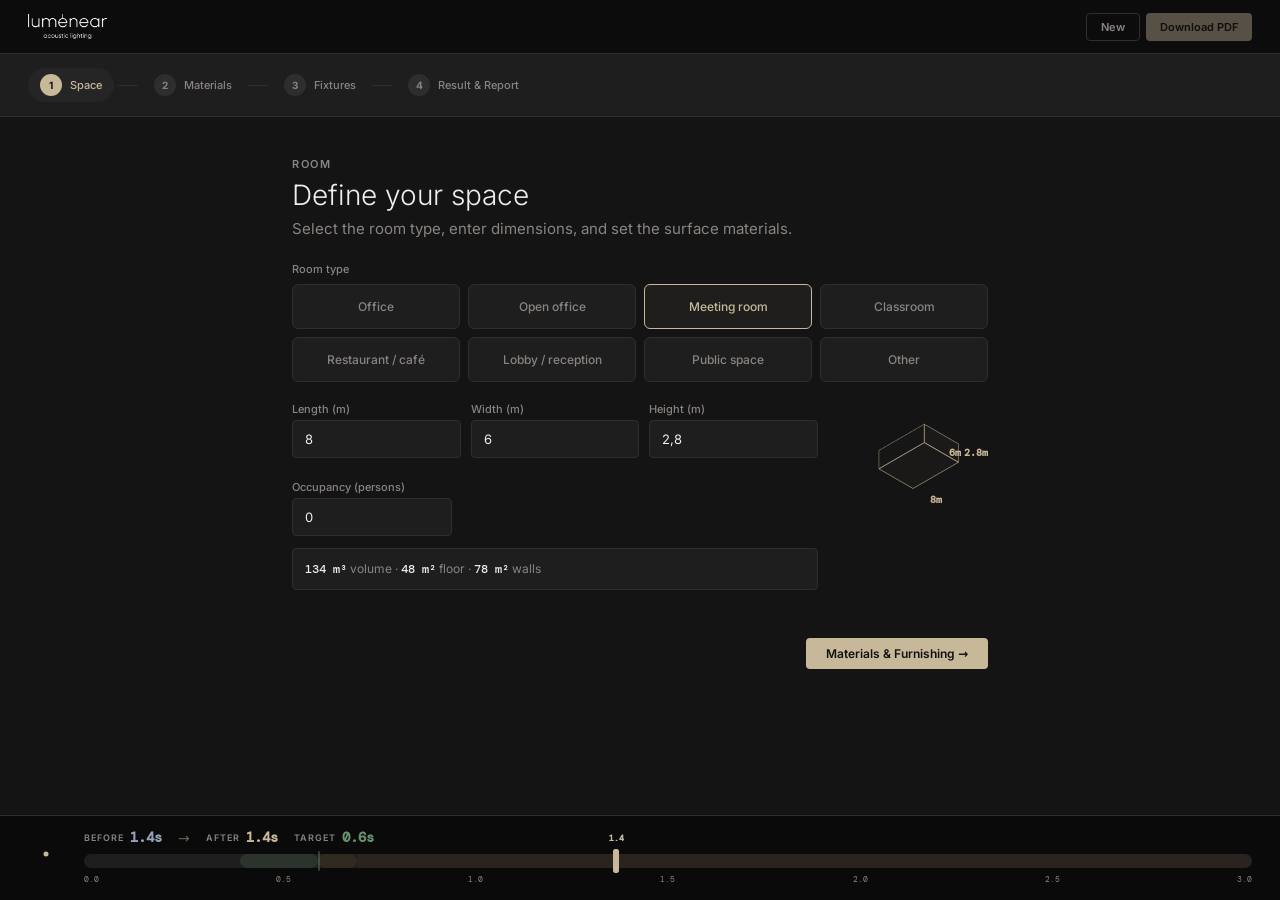
==== commit cbaaa187: "Add product spec & links modal to fixture selection Click a fixture (image or ⓘ) to open an accessib" ====
--- a/app/index.html
+++ b/app/index.html
@@ -12,6 +12,7 @@
 <script src="vendor/react-dom.production.min.js"></script>
 <script src="vendor/babel.min.js"></script>
 <script src="data.js"></script>
+<script src="product-specs.js"></script>
 </head>
 <body>
 <div id="root"></div>
--- a/app/kit-styles.css
+++ b/app/kit-styles.css
@@ -121,6 +121,58 @@
 }
 .quote-success-title { font-size: 15px; font-weight: 600; color: var(--text); margin-bottom: 4px; }
 .quote-success-text { font-size: 13px; color: var(--text-sec); line-height: 1.6; }
+
+/* ── Product info button (ⓘ) ── */
+.product-info-btn {
+  flex-shrink: 0; width: 18px; height: 18px; border-radius: 50%;
+  border: 1px solid var(--border-hover); background: var(--raised);
+  color: var(--text-sec); font-size: 11px; font-style: italic; font-weight: 700;
+  font-family: Georgia, serif; line-height: 1; cursor: pointer;
+  display: flex; align-items: center; justify-content: center;
+  transition: all .15s var(--ease);
+}
+.product-info-btn:hover { color: var(--accent); border-color: var(--accent); }
+.product-info-btn:focus-visible { outline: 2px solid var(--accent); outline-offset: 2px; }
+
+/* ── Product detail modal ── */
+.kit-modal-overlay {
+  position: fixed; inset: 0; z-index: 1000;
+  background: rgba(0,0,0,.66); backdrop-filter: blur(2px);
+  display: flex; align-items: center; justify-content: center; padding: 20px;
+  animation: kit-fade .15s var(--ease);
+}
+@keyframes kit-fade { from { opacity: 0; } to { opacity: 1; } }
+.kit-modal {
+  position: relative; display: flex; flex-direction: column;
+  width: 100%; max-width: 440px; max-height: 88vh; overflow: hidden;
+  background: var(--surface); border: 1px solid var(--border);
+  border-radius: var(--radius); box-shadow: 0 24px 60px rgba(0,0,0,.5);
+}
+.kit-modal-close {
+  position: absolute; top: 10px; right: 10px; z-index: 2;
+  width: 28px; height: 28px; border-radius: 50%; border: none;
+  background: rgba(20,20,20,.6); color: var(--text); font-size: 18px;
+  line-height: 1; cursor: pointer; display: flex; align-items: center; justify-content: center;
+}
+.kit-modal-close:hover { background: var(--raised); }
+.kit-modal-close:focus-visible { outline: 2px solid var(--accent); outline-offset: 2px; }
+.kit-modal-media {
+  flex-shrink: 0; height: 180px; background: var(--bg);
+  display: flex; align-items: center; justify-content: center; overflow: hidden;
+}
+.kit-modal-media img { width: 100%; height: 100%; object-fit: cover; }
+.kit-modal-body { padding: 18px 20px 20px; overflow-y: auto; }
+.kit-modal-title { font-size: 18px; font-weight: 500; color: var(--text); margin-bottom: 4px; }
+.kit-modal-note { font-size: 12px; color: var(--text-sec); margin-bottom: 14px; line-height: 1.5; }
+.kit-spec-list { margin: 8px 0 18px; }
+.kit-spec-row {
+  display: flex; justify-content: space-between; gap: 16px;
+  padding: 7px 0; border-bottom: 1px solid var(--border); font-size: 12px;
+}
+.kit-spec-row dt { color: var(--text-sec); flex-shrink: 0; }
+.kit-spec-row dd { color: var(--text); text-align: right; font-family: var(--font-mono); }
+.kit-modal-actions { display: flex; gap: 8px; flex-wrap: wrap; }
+.kit-modal-actions .btn { text-decoration: none; }
 
 /* ── Responsive: collapse fixed layouts on small screens ── */
 @media (max-width: 640px) {
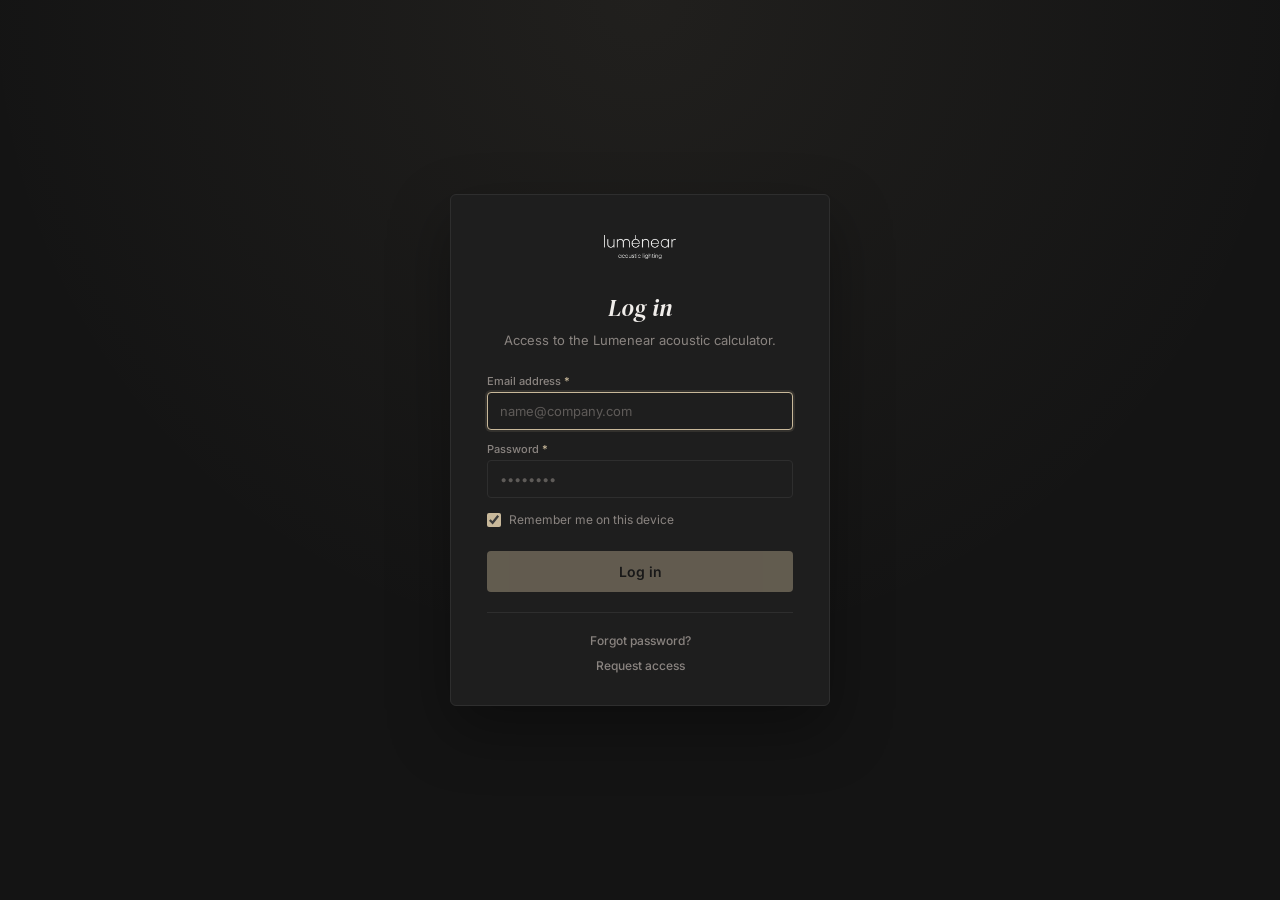
==== commit ff7677ca: "Eigen inlogscherm op Supabase Auth i.p.v. Basic Auth-popup Vervangt de tijdelijke Basic Auth Edge Fu" ====
--- a/app/index.html
+++ b/app/index.html
@@ -5,19 +5,55 @@
 <meta name="viewport" content="width=device-width, initial-scale=1.0">
 <title>Lumenear — Acoustic Calculator</title>
 <meta name="description" content="Calculate the RT60 reverberation time of a room and the acoustic effect of Lumenear fixtures. Includes a downloadable advisory report.">
+<link rel="icon" href="data:image/svg+xml,%3Csvg xmlns='http://www.w3.org/2000/svg' viewBox='0 0 32 32'%3E%3Crect width='32' height='32' rx='7' fill='%23141414'/%3E%3Ccircle cx='16' cy='16' r='7' fill='none' stroke='%23C8B89A' stroke-width='2.5'/%3E%3Ccircle cx='16' cy='16' r='2' fill='%23C8B89A'/%3E%3C/svg%3E">
+<meta property="og:type" content="website">
+<meta property="og:title" content="Lumenear — Acoustic Calculator">
+<meta property="og:description" content="See how Lumenear fixtures improve a room's reverberation time, with a shareable advisory report.">
 <link rel="stylesheet" href="styles.css">
 <link rel="stylesheet" href="result-styles.css">
 <link rel="stylesheet" href="kit-styles.css">
+<link rel="stylesheet" href="auth-styles.css">
 <script src="vendor/react.production.min.js"></script>
 <script src="vendor/react-dom.production.min.js"></script>
 <script src="vendor/babel.min.js"></script>
 <script src="data.js"></script>
 <script src="product-specs.js"></script>
+<script src="auth.js"></script>
 </head>
 <body>
+
+<!-- Mobile gate — shown only on phones (pure CSS, renders before React) -->
+<div id="mobile-gate">
+  <div class="mg-inner">
+    <img src="img/lumenear-logo.png" alt="Lumenear" class="mg-logo">
+    <h1 class="mg-title">Best viewed on desktop</h1>
+    <p class="mg-text">The acoustic calculator needs a larger screen to work properly. Please open <b>calculator.lumenear.com</b> on a desktop or tablet.</p>
+  </div>
+</div>
+
+<!-- Hidden static form so Netlify detects and provisions the "quote" form -->
+<form name="quote" data-netlify="true" netlify-honeypot="bot-field" hidden>
+  <input type="text" name="name">
+  <input type="email" name="email">
+  <input type="text" name="company">
+  <textarea name="message"></textarea>
+  <input type="text" name="details">
+  <input type="text" name="bot-field">
+</form>
+
+<!-- Hidden static form so Netlify detects and provisions the "access-request" form -->
+<form name="access-request" data-netlify="true" netlify-honeypot="bot-field" hidden>
+  <input type="text" name="name">
+  <input type="email" name="email">
+  <input type="text" name="company">
+  <textarea name="message"></textarea>
+  <input type="text" name="bot-field">
+</form>
+
 <div id="root"></div>
 <script type="text/babel" src="kit-components.jsx"></script>
 <script type="text/babel" src="ui-components.jsx"></script>
+<script type="text/babel" src="auth-components.jsx"></script>
 <script type="text/babel" src="quote-flow.jsx"></script>
 <script type="text/babel" src="result-components.jsx"></script>
 <script type="text/babel" src="calculator-app.jsx"></script>
--- a/app/styles.css
+++ b/app/styles.css
@@ -386,3 +386,20 @@
 }
 
 /* @media print is handled entirely by result-styles.css */
+
+/* ── Mobile gate — block phones, prompt desktop/tablet ── */
+#mobile-gate { display: none; }
+.mg-inner { max-width: 340px; }
+.mg-logo { height: 30px; object-fit: contain; filter: invert(1); opacity: .95; margin-bottom: 28px; }
+.mg-title { font-family: var(--font-display); font-weight: 400; font-size: 26px; line-height: 1.2; margin-bottom: 12px; }
+.mg-text { font-size: 14px; color: var(--text-sec); line-height: 1.6; }
+.mg-text b { color: var(--accent); font-weight: 600; }
+@media screen and (max-width: 767px), screen and (max-height: 430px) and (orientation: landscape) {
+  #mobile-gate {
+    display: flex; position: fixed; inset: 0; z-index: 9999;
+    align-items: center; justify-content: center;
+    padding: 32px; text-align: center; background: var(--bg);
+  }
+  #root { display: none !important; }
+  body { overflow: auto; }
+}
--- a/app/kit-styles.css
+++ b/app/kit-styles.css
@@ -122,29 +122,29 @@
 .quote-success-title { font-size: 15px; font-weight: 600; color: var(--text); margin-bottom: 4px; }
 .quote-success-text { font-size: 13px; color: var(--text-sec); line-height: 1.6; }
 
-/* ── Product info button (ⓘ) ── */
-.product-info-btn {
-  flex-shrink: 0; width: 18px; height: 18px; border-radius: 50%;
-  border: 1px solid var(--border-hover); background: var(--raised);
-  color: var(--text-sec); font-size: 11px; font-style: italic; font-weight: 700;
-  font-family: Georgia, serif; line-height: 1; cursor: pointer;
-  display: flex; align-items: center; justify-content: center;
-  transition: all .15s var(--ease);
-}
-.product-info-btn:hover { color: var(--accent); border-color: var(--accent); }
-.product-info-btn:focus-visible { outline: 2px solid var(--accent); outline-offset: 2px; }
+/* ── Product specs button + row ── */
+.product-row { display: flex; align-items: center; gap: 8px; margin-top: 10px; }
+.product-specs-btn {
+  flex-shrink: 0; display: inline-flex; align-items: center; gap: 5px;
+  padding: 7px 12px; border-radius: var(--radius-sm);
+  border: 1px solid var(--accent-dim); background: rgba(200, 184, 154, .08);
+  color: var(--accent); font-size: 11px; font-weight: 600;
+  font-family: var(--font-ui); cursor: pointer; transition: all .15s var(--ease);
+}
+.product-specs-btn:hover { color: #111; border-color: var(--accent); background: var(--accent); }
+.product-specs-btn:focus-visible { outline: 2px solid var(--accent); outline-offset: 2px; }
 
 /* ── Product detail modal ── */
 .kit-modal-overlay {
   position: fixed; inset: 0; z-index: 1000;
-  background: rgba(0,0,0,.66); backdrop-filter: blur(2px);
+  background: rgba(0,0,0,.72);
   display: flex; align-items: center; justify-content: center; padding: 20px;
   animation: kit-fade .15s var(--ease);
 }
 @keyframes kit-fade { from { opacity: 0; } to { opacity: 1; } }
 .kit-modal {
-  position: relative; display: flex; flex-direction: column;
-  width: 100%; max-width: 440px; max-height: 88vh; overflow: hidden;
+  position: relative; display: flex; flex-direction: row;
+  width: 100%; max-width: 680px; max-height: 88vh; overflow: hidden;
   background: var(--surface); border: 1px solid var(--border);
   border-radius: var(--radius); box-shadow: 0 24px 60px rgba(0,0,0,.5);
 }
@@ -156,13 +156,16 @@
 }
 .kit-modal-close:hover { background: var(--raised); }
 .kit-modal-close:focus-visible { outline: 2px solid var(--accent); outline-offset: 2px; }
+/* Display niche: product shown whole (contain), never cropped */
 .kit-modal-media {
-  flex-shrink: 0; height: 180px; background: var(--bg);
-  display: flex; align-items: center; justify-content: center; overflow: hidden;
-}
-.kit-modal-media img { width: 100%; height: 100%; object-fit: cover; }
-.kit-modal-body { padding: 18px 20px 20px; overflow-y: auto; }
-.kit-modal-title { font-size: 18px; font-weight: 500; color: var(--text); margin-bottom: 4px; }
+  flex: 0 0 260px; align-self: stretch;
+  background: var(--bg); border-left: 1px solid var(--border);
+  display: flex; align-items: center; justify-content: center; padding: 20px;
+}
+.kit-modal-media.is-empty { display: none; }
+.kit-modal-media img { max-width: 100%; max-height: 100%; object-fit: contain; }
+.kit-modal-body { flex: 1 1 auto; min-width: 0; padding: 22px 22px 22px; overflow-y: auto; }
+.kit-modal-title { font-size: 19px; font-weight: 500; color: var(--text); margin-bottom: 4px; }
 .kit-modal-note { font-size: 12px; color: var(--text-sec); margin-bottom: 14px; line-height: 1.5; }
 .kit-spec-list { margin: 8px 0 18px; }
 .kit-spec-row {
@@ -188,6 +191,11 @@
   /* Stack the result hero (before → after) vertically */
   .result-hero-v2 { flex-direction: column; gap: 12px; }
   .rh2-arrow { transform: rotate(90deg); }
+  /* Product modal: stack image on top, specs below */
+  .kit-modal { flex-direction: column-reverse; max-width: 440px; }
+  .kit-modal-media {
+    flex: 0 0 200px; border-left: none; border-bottom: 1px solid var(--border);
+  }
   /* Quote form to single column */
   .quote-flow > div[style*="grid-template-columns"] { grid-template-columns: 1fr !important; }
   /* Report form two-up → single column */
--- a/app/auth-styles.css
+++ b/app/auth-styles.css
@@ -0,0 +1,57 @@
+/* Lumenear — Auth screens (login / forgot password / request access / set new password) */
+
+.auth-shell {
+  height: 100%; width: 100%; display: flex; align-items: center; justify-content: center;
+  background: var(--bg);
+  background-image: radial-gradient(circle at 50% 0%, rgba(200, 184, 154, .07), transparent 60%);
+  padding: 24px;
+}
+
+.auth-card {
+  width: 100%; max-width: 380px;
+  background: var(--surface); border: 1px solid var(--border); border-radius: var(--radius);
+  padding: 40px 36px 32px;
+  box-shadow: 0 24px 60px rgba(0, 0, 0, .35);
+}
+
+.auth-logo {
+  height: 24px; object-fit: contain; filter: invert(1); opacity: .95;
+  display: block; margin: 0 auto 32px;
+}
+
+.auth-form { display: flex; flex-direction: column; }
+
+.auth-title {
+  font-family: var(--font-display); font-weight: 400; font-size: 24px;
+  color: var(--text); text-align: center; margin-bottom: 6px;
+}
+.auth-sub {
+  font-size: 13px; color: var(--text-sec); text-align: center;
+  line-height: 1.6; margin-bottom: 24px;
+}
+.auth-sub b { color: var(--text); font-weight: 600; }
+
+.auth-remember {
+  display: flex; align-items: center; gap: 8px; font-size: 12px;
+  color: var(--text-sec); margin: 2px 0 20px; cursor: pointer; user-select: none;
+}
+.auth-remember input[type="checkbox"] {
+  width: 14px; height: 14px; accent-color: var(--accent); cursor: pointer;
+}
+
+.auth-submit { width: 100%; justify-content: center; margin-top: 4px; }
+
+.auth-links {
+  display: flex; flex-direction: column; align-items: center; gap: 10px;
+  margin-top: 20px; padding-top: 20px; border-top: 1px solid var(--border);
+}
+.auth-link {
+  background: none; border: none; padding: 0; cursor: pointer;
+  font-size: 12px; font-weight: 500; color: var(--text-sec);
+  font-family: var(--font-ui); transition: color .15s var(--ease);
+}
+.auth-link:hover { color: var(--accent); }
+.auth-link:focus-visible { outline: 2px solid var(--accent); outline-offset: 2px; }
+
+/* Logout knop in de app-header (kleine ghost-variant) */
+.auth-logout { margin-left: 4px; }
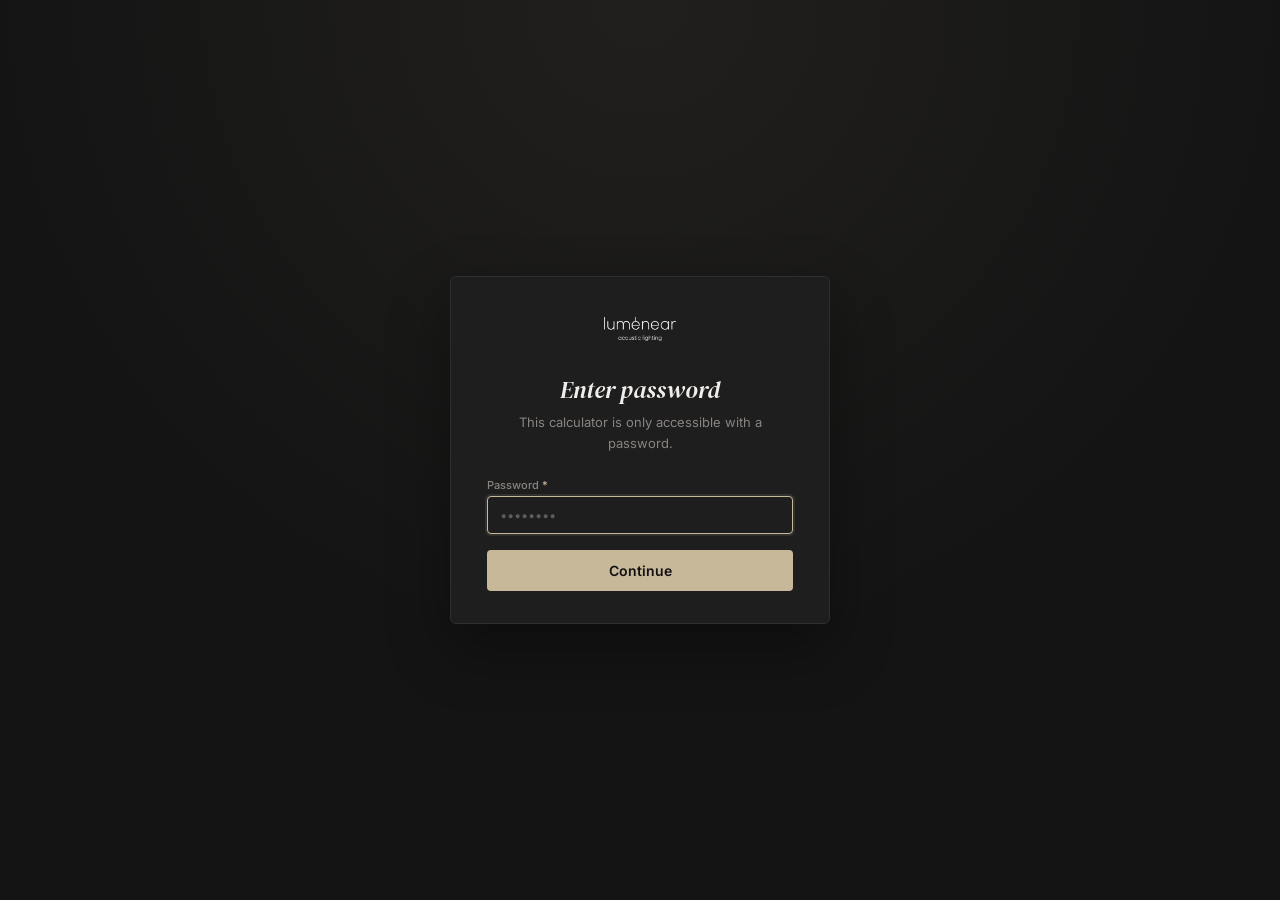
==== commit 80e0008f: "Login vervangen door 1 gedeeld wachtwoord i.p.v. Supabase per-user login Reset-wachtwoord-link ging " ====
--- a/app/index.html
+++ b/app/index.html
@@ -16,9 +16,11 @@
 <script src="vendor/react.production.min.js"></script>
 <script src="vendor/react-dom.production.min.js"></script>
 <script src="vendor/babel.min.js"></script>
+<script src="vendor/jspdf.umd.min.js"></script>
 <script src="data.js"></script>
 <script src="product-specs.js"></script>
 <script src="auth.js"></script>
+<script src="report-pdf.js"></script>
 </head>
 <body>
 
@@ -41,15 +43,6 @@
   <input type="text" name="bot-field">
 </form>
 
-<!-- Hidden static form so Netlify detects and provisions the "access-request" form -->
-<form name="access-request" data-netlify="true" netlify-honeypot="bot-field" hidden>
-  <input type="text" name="name">
-  <input type="email" name="email">
-  <input type="text" name="company">
-  <textarea name="message"></textarea>
-  <input type="text" name="bot-field">
-</form>
-
 <div id="root"></div>
 <script type="text/babel" src="kit-components.jsx"></script>
 <script type="text/babel" src="ui-components.jsx"></script>
--- a/app/styles.css
+++ b/app/styles.css
@@ -261,6 +261,83 @@
 .filter-tab:hover { border-color: var(--accent-dim); color: var(--accent); }
 .filter-tab.active { background: var(--accent); color: #111; border-color: var(--accent); }
 
+/* Filter panel (Step 3 — family + light specs), collapsed by default */
+.filter-panel {
+  background: var(--surface); border: 1px solid rgba(200,184,154,.35);
+  border-radius: var(--radius); padding: 4px 14px; margin-bottom: 16px;
+  transition: border-color .15s var(--ease);
+}
+.filter-panel:has(.filter-panel-toggle:hover) { border-color: var(--accent); }
+.filter-panel-head { display: flex; justify-content: space-between; align-items: center; }
+.filter-panel-toggle {
+  display: flex; align-items: center; gap: 9px; background: none; border: none;
+  padding: 12px 0; margin: 0; cursor: pointer; color: var(--accent); font-family: var(--font-ui);
+  flex: 1;
+}
+.filter-funnel-icon { color: var(--accent); flex-shrink: 0; }
+.filter-panel-label {
+  font-size: 13px; font-weight: 700; text-transform: uppercase;
+  letter-spacing: 1.2px; color: var(--accent);
+}
+.filter-panel-toggle:hover .filter-panel-label,
+.filter-panel-toggle:hover .filter-funnel-icon,
+.filter-panel-toggle:hover .filter-chevron { color: var(--text); }
+.filter-chevron { color: var(--accent); transition: transform .2s var(--ease); flex-shrink: 0; margin-left: auto; }
+.filter-chevron.open { transform: rotate(90deg); }
+.filter-count-badge {
+  background: var(--accent); color: #111; font-size: 10px; font-weight: 700;
+  border-radius: 10px; min-width: 16px; height: 16px; padding: 0 5px;
+  display: inline-flex; align-items: center; justify-content: center;
+  font-family: var(--font-mono); line-height: 1;
+}
+.filter-panel-body {
+  max-height: 0; overflow: hidden;
+  transition: max-height .28s var(--ease);
+}
+.filter-panel-body.open { max-height: 800px; }
+.filter-panel-body-inner { padding-top: 16px; padding-bottom: 10px; }
+.filter-row { margin-bottom: 14px; }
+.filter-row:last-child { margin-bottom: 0; }
+.filter-row-label {
+  display: flex; justify-content: space-between; align-items: baseline;
+  font-size: 11px; color: var(--text-sec); margin-bottom: 8px;
+}
+.filter-row-value { font-family: var(--font-mono); color: var(--accent); font-weight: 600; }
+.filter-reset-btn {
+  background: none; border: none; color: var(--text-sec); cursor: pointer;
+  font-size: 10px; padding: 0; font-family: var(--font-ui);
+}
+.filter-reset-btn:hover { color: var(--accent); }
+
+/* Dual-thumb range slider: two overlaid <input type=range>, one visible track */
+.range-slider { position: relative; height: 20px; display: flex; align-items: center; }
+.range-slider-track {
+  position: absolute; left: 0; right: 0; height: 3px;
+  background: var(--border); border-radius: 2px;
+}
+.range-slider-fill {
+  position: absolute; height: 3px; background: var(--accent); border-radius: 2px;
+}
+.range-slider-input {
+  position: absolute; left: 0; right: 0; width: 100%; margin: 0;
+  background: transparent; -webkit-appearance: none; appearance: none;
+  pointer-events: none; height: 20px;
+}
+.range-slider-input:focus { outline: none; z-index: 3; }
+.range-slider-input::-webkit-slider-runnable-track { background: transparent; }
+.range-slider-input::-webkit-slider-thumb {
+  -webkit-appearance: none; pointer-events: auto; cursor: pointer;
+  width: 14px; height: 14px; border-radius: 50%;
+  background: var(--accent); border: 2px solid #111; margin-top: -5.5px;
+  box-shadow: 0 1px 3px rgba(0,0,0,.4);
+}
+.range-slider-input::-moz-range-track { background: transparent; border: none; }
+.range-slider-input::-moz-range-thumb {
+  pointer-events: auto; cursor: pointer; width: 14px; height: 14px;
+  border-radius: 50%; background: var(--accent); border: 2px solid #111;
+  box-shadow: 0 1px 3px rgba(0,0,0,.4);
+}
+
 /* ── RT60 Meter (sticky footer) ── */
 .rt60-meter {
   background: #0C0C0C; border-top: 1px solid var(--border);
@@ -377,8 +454,6 @@
   padding-top: 12px; margin-top: 16px; z-index: 10;
   border-top: 1px solid var(--border);
 }
-
-/* Print elements hidden on screen — handled by result-styles.css (.print-only) */
 
 /* ── Reduced motion ── */
 @media (prefers-reduced-motion: reduce) {
--- a/app/result-styles.css
+++ b/app/result-styles.css
@@ -1,20 +1,5 @@
 /* Lumenear Acoustic Calculator — UPGRADE: Result + Meter V2 + Print Styles
    Add this CSS to the project (link AFTER styles.css) */
-
-/* ═══════════════════════════════════════════
-   DECAY CURVE
-   ═══════════════════════════════════════════ */
-.decay-chart-wrap {
-  background: var(--surface);
-  border: 1px solid var(--border);
-  border-radius: var(--radius);
-  padding: 16px 16px 8px;
-  margin-bottom: 20px;
-}
-.decay-chart-svg {
-  display: block;
-  max-width: 100%;
-}
 
 /* ═══════════════════════════════════════════
    ABSORPTION DONUT
@@ -407,145 +392,12 @@
 
 
 /* ═══════════════════════════════════════════
-   PRINT / PDF STYLES
-   ═══════════════════════════════════════════ */
-.print-only { display: none !important; }
-
+   PRINT SAFETY NET — the report itself is a real PDF
+   (generated by report-pdf.js), not window.print(). This
+   just hides interactive chrome if someone hits Ctrl+P anyway.
+   ═══════════════════════════════════════════ */
 @media print {
-  /* Show print elements */
-  .print-only { display: block !important; }
-
-  /* Color inversion for paper */
-  :root {
-    --bg: #ffffff !important;
-    --surface: #f5f4f2 !important;
-    --raised: #eeedeb !important;
-    --border: #d8d6d3 !important;
-    --border-hover: #c0bebb !important;
-    --text: #1a1a1a !important;
-    --text-sec: #5a5856 !important;
-    --accent: #8B7B63 !important;
-    --accent-dim: #a09080 !important;
-    --ok: #4a7050 !important;
-    --warn: #8a6510 !important;
-    --alert: #8a4528 !important;
-  }
-
-  body {
-    background: white !important;
-    overflow: visible !important;
-    height: auto !important;
-  }
-  #root { height: auto !important; }
-  .app-shell { height: auto !important; overflow: visible !important; }
-
-  /* Hide interactive UI */
-  .app-header,
-  .progress-bar,
-  .rt60-meter-v2,
-  .rt60-meter,
-  .step-nav,
-  .no-print,
-  .report-form-section,
-  .btn,
-  button,
-  a.btn { display: none !important; }
-
-  /* Allow scroll */
-  .step-container {
-    overflow: visible !important;
-    height: auto !important;
-  }
-  .step-content {
-    padding: 0 !important;
-    max-width: 100% !important;
-  }
-
-  /* Print header */
-  .print-hdr {
-    display: flex !important;
-    justify-content: space-between;
-    align-items: flex-start;
-    padding-bottom: 16px;
-    border-bottom: 2px solid #1a1a1a;
-    margin-bottom: 24px;
-  }
-  .print-logo {
-    font-size: 20px;
-    font-weight: 700;
-    letter-spacing: -0.5px;
-    color: #1a1a1a;
-  }
-  .print-tagline {
-    font-size: 9px;
-    font-weight: 600;
-    text-transform: uppercase;
-    letter-spacing: 2px;
-    color: #8B7B63;
-    margin-top: 2px;
-  }
-  .print-meta {
-    text-align: right;
-    font-size: 11px;
-    color: #5a5856;
-    line-height: 1.6;
-  }
-
-  /* Print footer */
-  .print-ftr {
-    display: block !important;
-    margin-top: 32px;
-    padding-top: 12px;
-    border-top: 1px solid #d8d6d3;
-    font-size: 8px;
-    color: #8a8480;
-    text-align: center;
-  }
-
-  /* Page breaks */
-  .print-page-break {
-    display: block !important;
-    page-break-before: always;
-    height: 0;
-  }
-
-  /* Chart adjustments for print */
-  .decay-chart-wrap,
-  .donut-wrap,
-  .comp-chart-wrap {
-    border-color: #d8d6d3 !important;
-    background: #f9f8f7 !important;
-  }
-
-  .decay-chart-svg line[stroke="#2E2E2E"] { stroke: #d8d6d3 !important; }
-  .decay-chart-svg rect[stroke="#2E2E2E"] { stroke: #d8d6d3 !important; }
-  .decay-chart-svg text[fill="#8A8480"] { fill: #5a5856 !important; }
-  .decay-chart-svg rect[fill="#1E1E1E"] { fill: #f0efed !important; }
-
-  /* Donut text for print */
-  .donut-svg text[fill="#C8B89A"] { fill: #8B7B63 !important; }
-  .donut-svg text[fill="#8A8480"] { fill: #5a5856 !important; }
-
-  /* Metric cards */
-  .metric-card { background: #f9f8f7 !important; border-color: #d8d6d3 !important; }
-
-  /* Hero numbers */
-  .rh2-value { color: #1a1a1a !important; }
-
-  /* Advice box adjustments */
-  .advice-box.ok { background: rgba(74, 112, 80, .08) !important; border-color: rgba(74, 112, 80, .3) !important; }
-  .advice-box.warn { background: rgba(138, 101, 16, .08) !important; border-color: rgba(138, 101, 16, .3) !important; }
-  .advice-box.bad { background: rgba(138, 69, 40, .08) !important; border-color: rgba(138, 69, 40, .3) !important; }
-
-  /* Table for print */
-  .summary-table td { border-color: #d8d6d3 !important; }
-  .summary-table .row-total td { border-color: #8B7B63 !important; color: #8B7B63 !important; }
-
-  /* Page setup */
-  @page {
-    size: A4;
-    margin: 18mm 20mm;
-  }
+  .no-print { display: none !important; }
 }
 
 /* ═══════════════════════════════════════════
--- a/app/auth-styles.css
+++ b/app/auth-styles.css
@@ -1,4 +1,4 @@
-/* Lumenear — Auth screens (login / forgot password / request access / set new password) */
+/* Lumenear — Password gate screen */
 
 .auth-shell {
   height: 100%; width: 100%; display: flex; align-items: center; justify-content: center;
@@ -31,27 +31,7 @@
 }
 .auth-sub b { color: var(--text); font-weight: 600; }
 
-.auth-remember {
-  display: flex; align-items: center; gap: 8px; font-size: 12px;
-  color: var(--text-sec); margin: 2px 0 20px; cursor: pointer; user-select: none;
-}
-.auth-remember input[type="checkbox"] {
-  width: 14px; height: 14px; accent-color: var(--accent); cursor: pointer;
-}
-
 .auth-submit { width: 100%; justify-content: center; margin-top: 4px; }
 
-.auth-links {
-  display: flex; flex-direction: column; align-items: center; gap: 10px;
-  margin-top: 20px; padding-top: 20px; border-top: 1px solid var(--border);
-}
-.auth-link {
-  background: none; border: none; padding: 0; cursor: pointer;
-  font-size: 12px; font-weight: 500; color: var(--text-sec);
-  font-family: var(--font-ui); transition: color .15s var(--ease);
-}
-.auth-link:hover { color: var(--accent); }
-.auth-link:focus-visible { outline: 2px solid var(--accent); outline-offset: 2px; }
-
-/* Logout knop in de app-header (kleine ghost-variant) */
+/* Lock-knop in de app-header (kleine ghost-variant) */
 .auth-logout { margin-left: 4px; }
